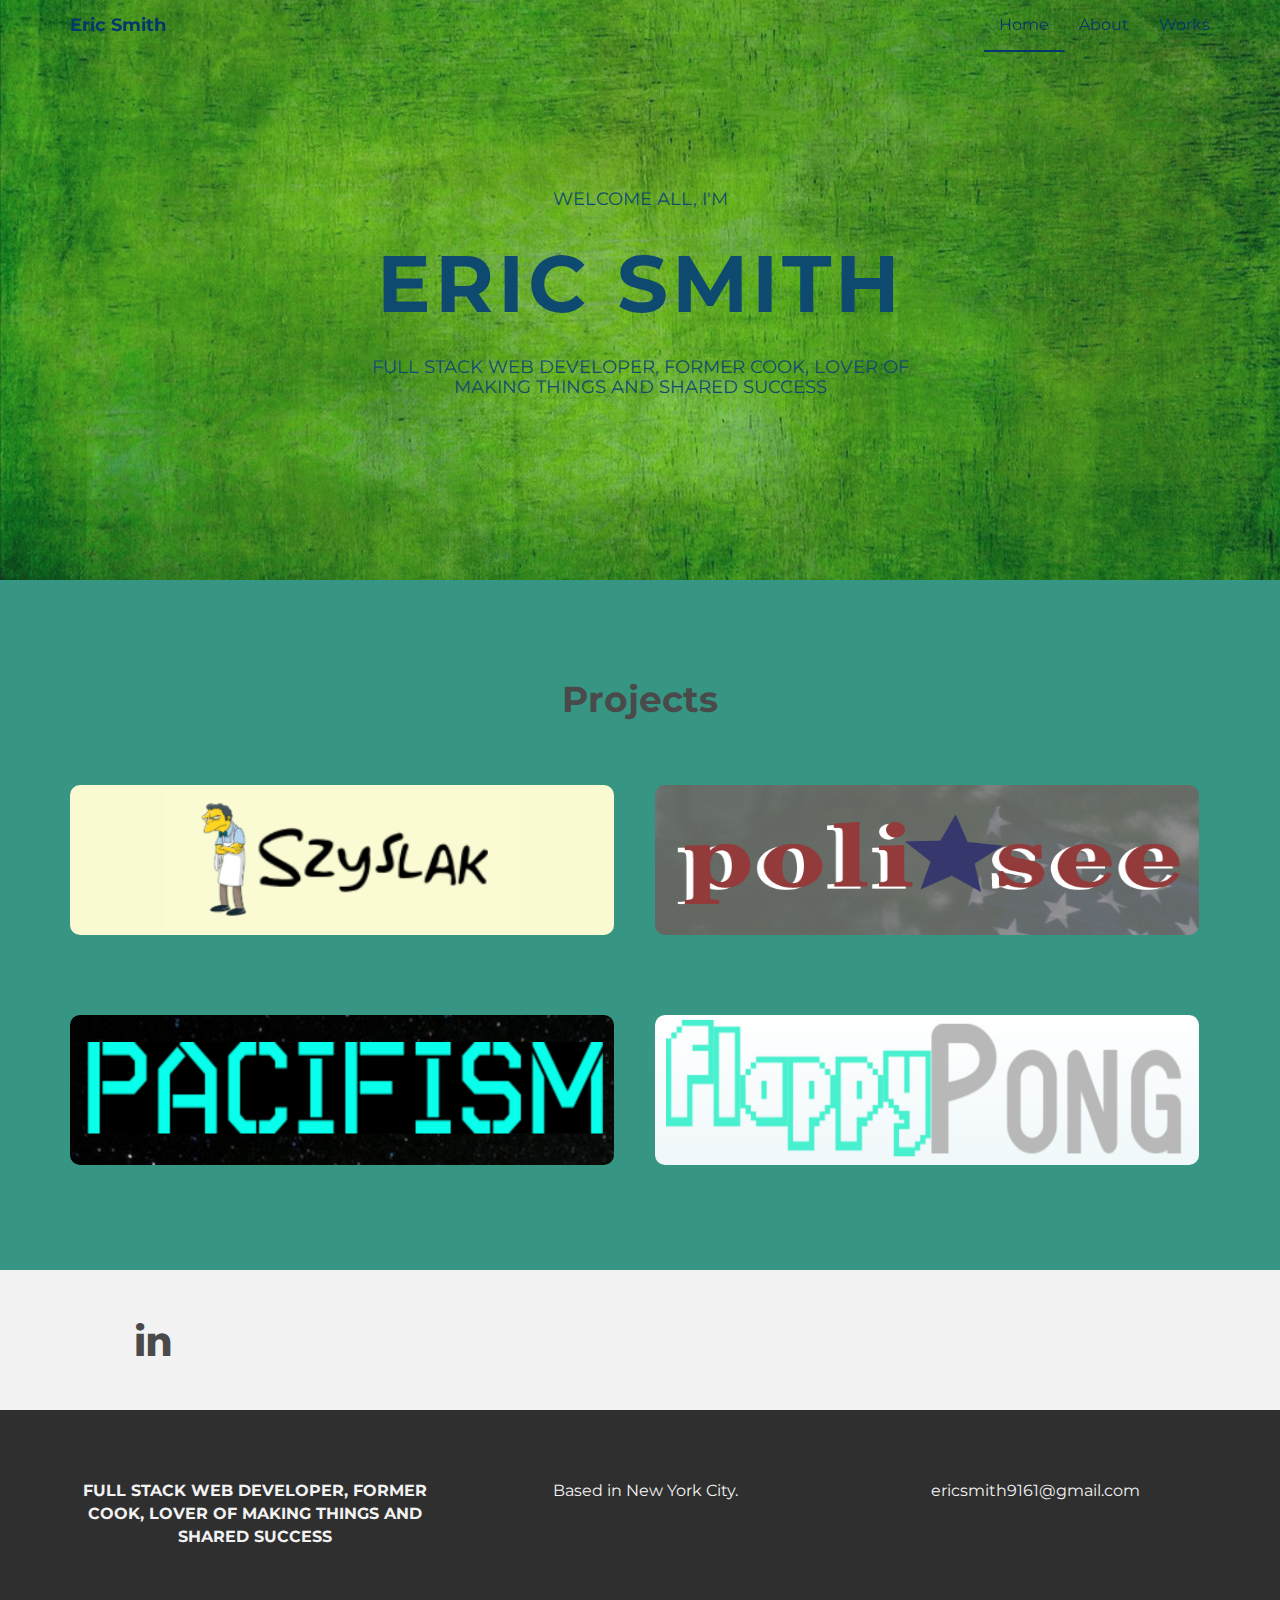
==== index.html @ 359536ed "Index page update" ====
<!DOCTYPE html>
<html lang="en">
  <head>
    <meta charset="utf-8">
    <meta http-equiv="X-UA-Compatible" content="IE=edge">
    <meta name="viewport" content="width=device-width, initial-scale=1">
    <meta name="description" content="">
    <meta name="author" content="">
    <link rel="shortcut icon" href="./theme/assets/ico/favicon.ico">

    <title>Eric Smith</title>

    <!-- Bootstrap core CSS -->
    <link href="./theme/assets/css/bootstrap.css" rel="stylesheet">

    <!-- Custom styles for this template -->
    <link href="./theme/assets/css/style.css" rel="stylesheet">
    <link href="./theme/assets/css/font-awesome.min.css" rel="stylesheet">

    <!-- Just for debugging purposes. Don't actually copy this line! -->
    <!--[if lt IE 9]><script src="../../assets/js/ie8-responsive-file-warning.js"></script><![endif]-->

    <!-- HTML5 shim and Respond.js IE8 support of HTML5 elements and media queries -->
    <!--[if lt IE 9]>
      <script src="https://oss.maxcdn.com/libs/html5shiv/3.7.0/html5shiv.js"></script>
      <script src="https://oss.maxcdn.com/libs/respond.js/1.4.2/respond.min.js"></script>
    <![endif]-->
  </head>

  <body class=index>
    <!-- Static navbar -->
    <div class="navbar navbar-default navbar-fixed-top" role="navigation">
      <div class="container">
        <div class="navbar-header">
          <button type="button" class="navbar-toggle" data-toggle="collapse" data-target=".navbar-collapse">
            <span class="sr-only">Toggle navigation</span>
            <span class="icon-bar"></span>
            <span class="icon-bar"></span>
            <span class="icon-bar"></span>
          </button>
          <a class="navbar-brand" href="index.html">Eric Smith</a>
        </div>
        <div class="navbar-collapse collapse">
          <ul class="nav navbar-nav navbar-right">
            <li class="active"><a href="index.html">Home</a></li>
            <li><a href="./theme/about.html">About</a></li>
            <li><a href="#works">Works</a></li>
          </ul>
        </div><!--/.nav-collapse -->
      </div>
    </div>


	<div id="headerwrap">
	    <div class="container">
			<div class="row">
				<div class="col-lg-6 col-lg-offset-3">
					<h4>WELCOME ALL, I'M</h4>
					<h1>ERIC SMITH</h1>
					<h4>FULL STACK WEB DEVELOPER, FORMER COOK, LOVER OF MAKING THINGS AND SHARED SUCCESS</h4>
				</div>
			</div><! --/row -->
	    </div> <!-- /container -->
	</div><! --/headerwrap -->
	
	<section id="works"></section>
	<div class="container">
		<div class="row centered mt mb">
			<h1>Projects</h1>
			
			<div class="col-lg-6 col-md-6 col-sm-6 gallery">
				<a href="./theme/szyslak.html">
					<div class="szylogo">
						<img src="./theme/assets/img/portfolio/folio01.png" class="img-responsive">
					</div>
				</a>
			</div>
			<div class="col-lg-6 col-md-6 col-sm-6 gallery">
				<div class="polilogo">
					<a href="./theme/polisee.html"><img src="./theme/assets/img/portfolio/folio02.png" class="img-responsive"></a>
				</div>
			</div>
			<div class="col-lg-6 col-md-6 col-sm-6 gallery">
				<div>
					<a href="./theme/pacifism.html"><img src="./theme/assets/img/portfolio/folio03.png" class="img-responsive"></a>
				</div>
			</div>
			<div class="col-lg-6 col-md-6 col-sm-6 gallery">
				<div>
					<a href="./theme/flappypong.html"><img src="./theme/assets/img/portfolio/folio04.png" class="img-responsive"></a>
				</div>
			</div>
		</div><! --/row -->
	</div><! --/container -->
	
	<div id="social">
		<div class="container">
			<div class="row centered">

				<div class="col-lg-2">
					<a href="#"><i class="fa fa-linkedin"></i></a>
				</div>

			
			</div><! --/row -->
		</div><! --/container -->
	</div><! --/social -->

	<div id="footerwrap">
		<div class="container">
			<div class="row centered">
				<div class="col-lg-4">
					<p><b>FULL STACK WEB DEVELOPER, FORMER COOK, LOVER OF MAKING THINGS AND SHARED SUCCESS</b></p>
				</div>
			
				<div class="col-lg-4">
					<p>Based in New York City.</p>
				</div>
				<div class="col-lg-4">
					<p>ericsmith9161@gmail.com</p>
				</div>
			</div>
		</div>
	</div><! --/footerwrap -->
	


    <!-- Bootstrap core JavaScript
    ================================================== -->
    <!-- Placed at the end of the document so the pages load faster -->
    <script src="https://ajax.googleapis.com/ajax/libs/jquery/1.11.0/jquery.min.js"></script>
    <script src="./theme/assets/js/bootstrap.min.js"></script>
  </body>
</html>
---- theme/assets/css/style.css ----
/*
 * Author: Carlos Alvarez
 * URL: http://Alvarez.is
 *
 * Project Name: NYC Design
 * Version: 1.0
 * Date: 04-20-2014
 * URL: 
 */


/* ==========================================================================
   Base Styles, Bootstrap Modifications & Fonts Import
   ========================================================================== */

@import url(http://fonts.googleapis.com/css?family=Montserrat:400,700);


::-moz-selection {
    background: #f2c2c9;
    color: #a4003a;
    text-shadow: none;
}

::selection {
    background: #16a085;
    color: #a4003a;
    text-shadow: none;
}

/*
 * A better looking default horizontal rule
 */

 hr {
    display: block;
    height: 1px;
    border: 0;
    border-top: 1px solid #ccc;
    margin: 1em 0;
    padding: 0;
}

.centered {
	text-align: center;
}

.mt {
	margin-top: 80px;
}

.mb {
	margin-bottom: 80px;
}

/* ==========================================================================
   General styles
   ========================================================================== */


body {
    font-family: 'Montserrat', sans-serif;
    font-weight: 400;
    font-size: 16px;

    -webkit-font-smoothing: antialiased;
    -webkit-overflow-scrolling: touch;
}

h1, h2, h3, h4, h5, h6 {
	font-weight: 700;
    color: #4a4a4a;
}


.navbar-brand {
	font-weight: 700;
}

.navbar-default .navbar-brand {
	color:#05386b;
}

.navbar-default {
	background-color: transparent;
	border-color: transparent;
}

.navbar-default .navbar-nav > .active > a, .navbar-default .navbar-nav > .active > a:hover, .navbar-default .navbar-nav > .active > a:focus {
	color: #05386b;
	background-color: transparent;
	border-bottom: 2px solid #05386b
}

.navbar-default .navbar-nav > li > a {
	color: #05386b;
}

/* ==========================================================================
   Wrap Sections
   ========================================================================== */

#headerwrap {
	background: url(../img/bg.jpg) no-repeat center top;
	margin-top: -70px;
	padding-top: 250px;
	opacity: .8;
	text-align:center;
	background-attachment: relative;
	background-position: center center;
	min-height: 650px;
	width: 100%;
	
    -webkit-background-size: 100%;
    -moz-background-size: 100%;
    -o-background-size: 100%;
    background-size: 100%;

    -webkit-background-size: cover;
    -moz-background-size: cover;
    -o-background-size: cover;
    background-size: cover;
}

#headerwrap h1 {
	color:#05386b;
	padding-top: 10px;
	padding-bottom: 20px;
	letter-spacing: 4px;
	font-size: 80px;
	font-weight: bold;
}

#headerwrap h4 {
	font-weight: 400;
	color: #05386b
}

#social {
	padding-top: 50px;
	padding-bottom: 50px;
	background-color: #f2f2f2;
}

#social i {
	font-size: 40px;
	color: #4a4a4a
}

#social i:hover {
	color: #1abc9c
}

#footerwrap {
	padding-top: 70px;
	padding-bottom: 50px;
	background-color: #2f2f2f;
}

#footerwrap p {
	color: #f2f2f2;
	margin-left: 10px;
}

#pacifism-workwrap {	
	background: url(../img/pacifism.gif) no-repeat center top;
	margin-top: -70px;
	padding-top: 250px;
	text-align:center;
	background-attachment: relative;
	background-position: center center;
	min-height: 650px;
	width: 100%;
	
    -webkit-background-size: 100%;
    -moz-background-size: 100%;
    -o-background-size: 100%;
    background-size: 100%;

    -webkit-background-size: cover;
    -moz-background-size: cover;
    -o-background-size: cover;
    background-size: cover;
}

#pacifism-workwrap h1 a{
	color:lightgray;
	padding-top: 10px;
	padding-bottom: 20px;
	letter-spacing: 4px;
	font-size: 80px;
	font-weight: bold;
}

#pacifism-workwrap h4 {
	font-weight: 400;
	color: #ffffff
}

#szyslak-workwrap {	
	background: url(../img/szyslak.gif) no-repeat center top;
	margin-top: -70px;
	padding-top: 250px;
	text-align:center;
	background-attachment: relative;
	background-position: center center;
	min-height: 650px;
	width: 100%;
	
    -webkit-background-size: 100%;
    -moz-background-size: 100%;
    -o-background-size: 100%;
    background-size: 100%;

    -webkit-background-size: cover;
    -moz-background-size: cover;
    -o-background-size: cover;
    background-size: cover;
}

#szyslak-workwrap h1 a{
	color: lightgray;
	padding-top: 10px;
	padding-bottom: 20px;
	letter-spacing: 4px;
	font-size: 80px;
	font-weight: bold;
}

#szyslak-workwrap h4 {
	font-weight: 400;
	color: #ffffff
}

#polisee-workwrap {	
	background: url(../img/poliseesplash.png) no-repeat center top;
	margin-top: -70px;
	padding-top: 250px;
	text-align:center;
	background-attachment: relative;
	background-position: center center;
	min-height: 650px;
	width: 100%;
	
    -webkit-background-size: 100%;
    -moz-background-size: 100%;
    -o-background-size: 100%;
    background-size: 100%;

    -webkit-background-size: cover;
    -moz-background-size: cover;
    -o-background-size: cover;
    background-size: cover;
}

#polisee-workwrap h1 a{
	color:lightgray;
	padding-top: 10px;
	padding-bottom: 20px;
	letter-spacing: 4px;
	font-size: 80px;
	font-weight: bold;
}

#polisee-workwrap h4 {
	font-weight: 400;
	color: #ffffff
}

#flappypong-workwrap {	
	background: url(../img/flong.gif) no-repeat center top;
	opacity: .7;
	margin-top: -70px;
	padding-top: 250px;
	text-align:center;
	background-attachment: relative;
	background-position: center center;
	min-height: 650px;
	width: 100%;
	
    -webkit-background-size: 100%;
    -moz-background-size: 100%;
    -o-background-size: 100%;
    background-size: 100%;

    -webkit-background-size: cover;
    -moz-background-size: cover;
    -o-background-size: cover;
    background-size: cover;
}

#flappypong-workwrap h1 a{
	color: yellow;
	padding-top: 10px;
	padding-bottom: 20px;
	letter-spacing: 4px;
	font-size: 80px;
	font-weight: bold;
	opacity: 1;
}

#flappypong-workwrap h4 {
	font-weight: 400;
	color: rgb(161, 124, 0);
	opacity: 1;
}

#aboutwrap {	
	background: url(../img/about.jpg) no-repeat center top;
	margin-top: -70px;
	padding-top: 250px;
	text-align:center;
	background-attachment: relative;
	background-position: center center;
	min-height: 550px;
	width: 100%;
	
    -webkit-background-size: 100%;
    -moz-background-size: 100%;
    -o-background-size: 100%;
    background-size: 100%;

    -webkit-background-size: cover;
    -moz-background-size: cover;
    -o-background-size: cover;
    background-size: cover;
}




/* Gallery */
.gallery {
	min-height: 200px;
	margin-top: 30px;
	display: flex;
	align-items: center;
}

.gallery img{
	height: 150px;
}

.gallery img:hover {
	opacity: 0.4;
}

.pacifism{
  background-image: linear-gradient(to right bottom, black , rgb(33, 33, 33));
	color: whitesmoke;
}

.flong{
	background-color: lightblue;
}

.polisee{
	background-color: lightgray;
	background-image: linear-gradient(to right bottom, lightgray , rgb(93, 114, 139));
	color: rgb(65, 65, 65);
}

.szyslak{
	background-color: lightgoldenrodyellow;
	color: skyblue;
	font-weight: 600;
}

.index{
	opacity: 1;
	background: linear-gradient(217deg, #379683, #379683 70.71%),
            linear-gradient(127deg, #5cdb95, #379683 70.71%),
            linear-gradient(336deg, #8ee4af, #379683  70.71%);;
}

.gallery div{
	width: 98%;
	display: flex;
	justify-content: center;
	box-sizing: border-box;
}

.polilogo a img{
	width: 100%;
}

.gallery div a img{
	border-radius: 10px;
}

.szylogo{
	background-color: lightgoldenrodyellow;
	border-radius: 10px;
	width: 100%;
}

.gallery a{
	width: 100%;
}

.gallery a:hover{
	opacity: .4;
}
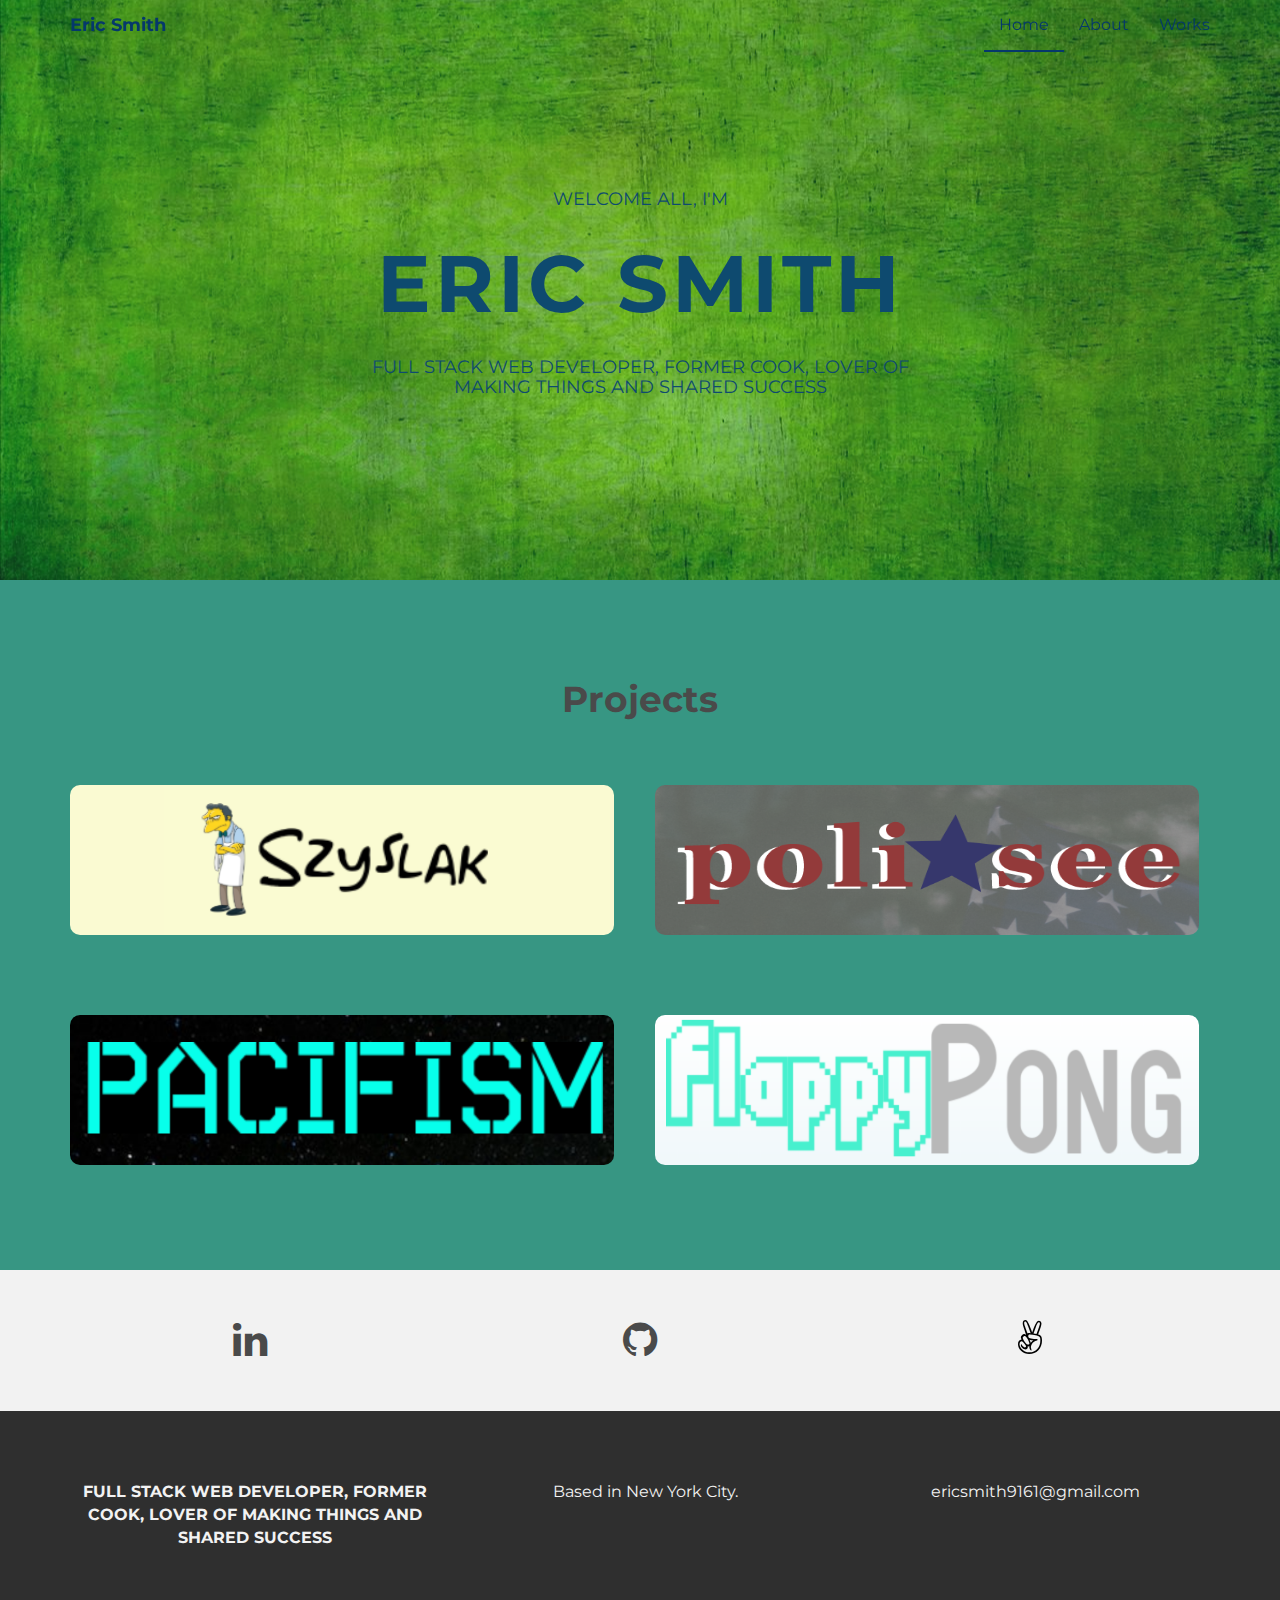
==== commit 34767975: "Update links" ====
--- a/index.html
+++ b/index.html
@@ -97,9 +97,16 @@
 		<div class="container">
 			<div class="row centered">
 
-				<div class="col-lg-2">
-					<a href="#"><i class="fa fa-linkedin"></i></a>
+				<div class="col-lg-4">
+					<a target="_blank" href="https://www.linkedin.com/in/eric-smith-8832b41aa/"><i class="fa fa-linkedin"></i></a>
 				</div>
+				<div class="col-lg-4">
+					<a target = "_blank" href="https://github.com/ericsmith9161"><i class="fa fa-github"></i></a>
+				</div>
+				<div class="col-lg-4">
+					<a target = "_blank" href="https://angel.co/u/eric-smith-105"><i class="fa"><img class="fa" src="./theme/assets/img/angel.svg" width="24"></i></a>
+				</div>
+
 
 			
 			</div><! --/row -->
--- a/theme/assets/css/style.css
+++ b/theme/assets/css/style.css
@@ -370,7 +370,14 @@
 	opacity: 1;
 	background: linear-gradient(217deg, #379683, #379683 70.71%),
             linear-gradient(127deg, #5cdb95, #379683 70.71%),
-            linear-gradient(336deg, #8ee4af, #379683  70.71%);;
+            linear-gradient(336deg, #8ee4af, #379683  70.71%);
+}
+
+.about{
+	background: linear-gradient(217deg, #379683, #379683 70.71%),
+            linear-gradient(127deg, #5cdb95, #379683 70.71%),
+						linear-gradient(336deg, #8ee4af, #379683  70.71%);
+	color: #edf5e1;
 }
 
 .gallery div{
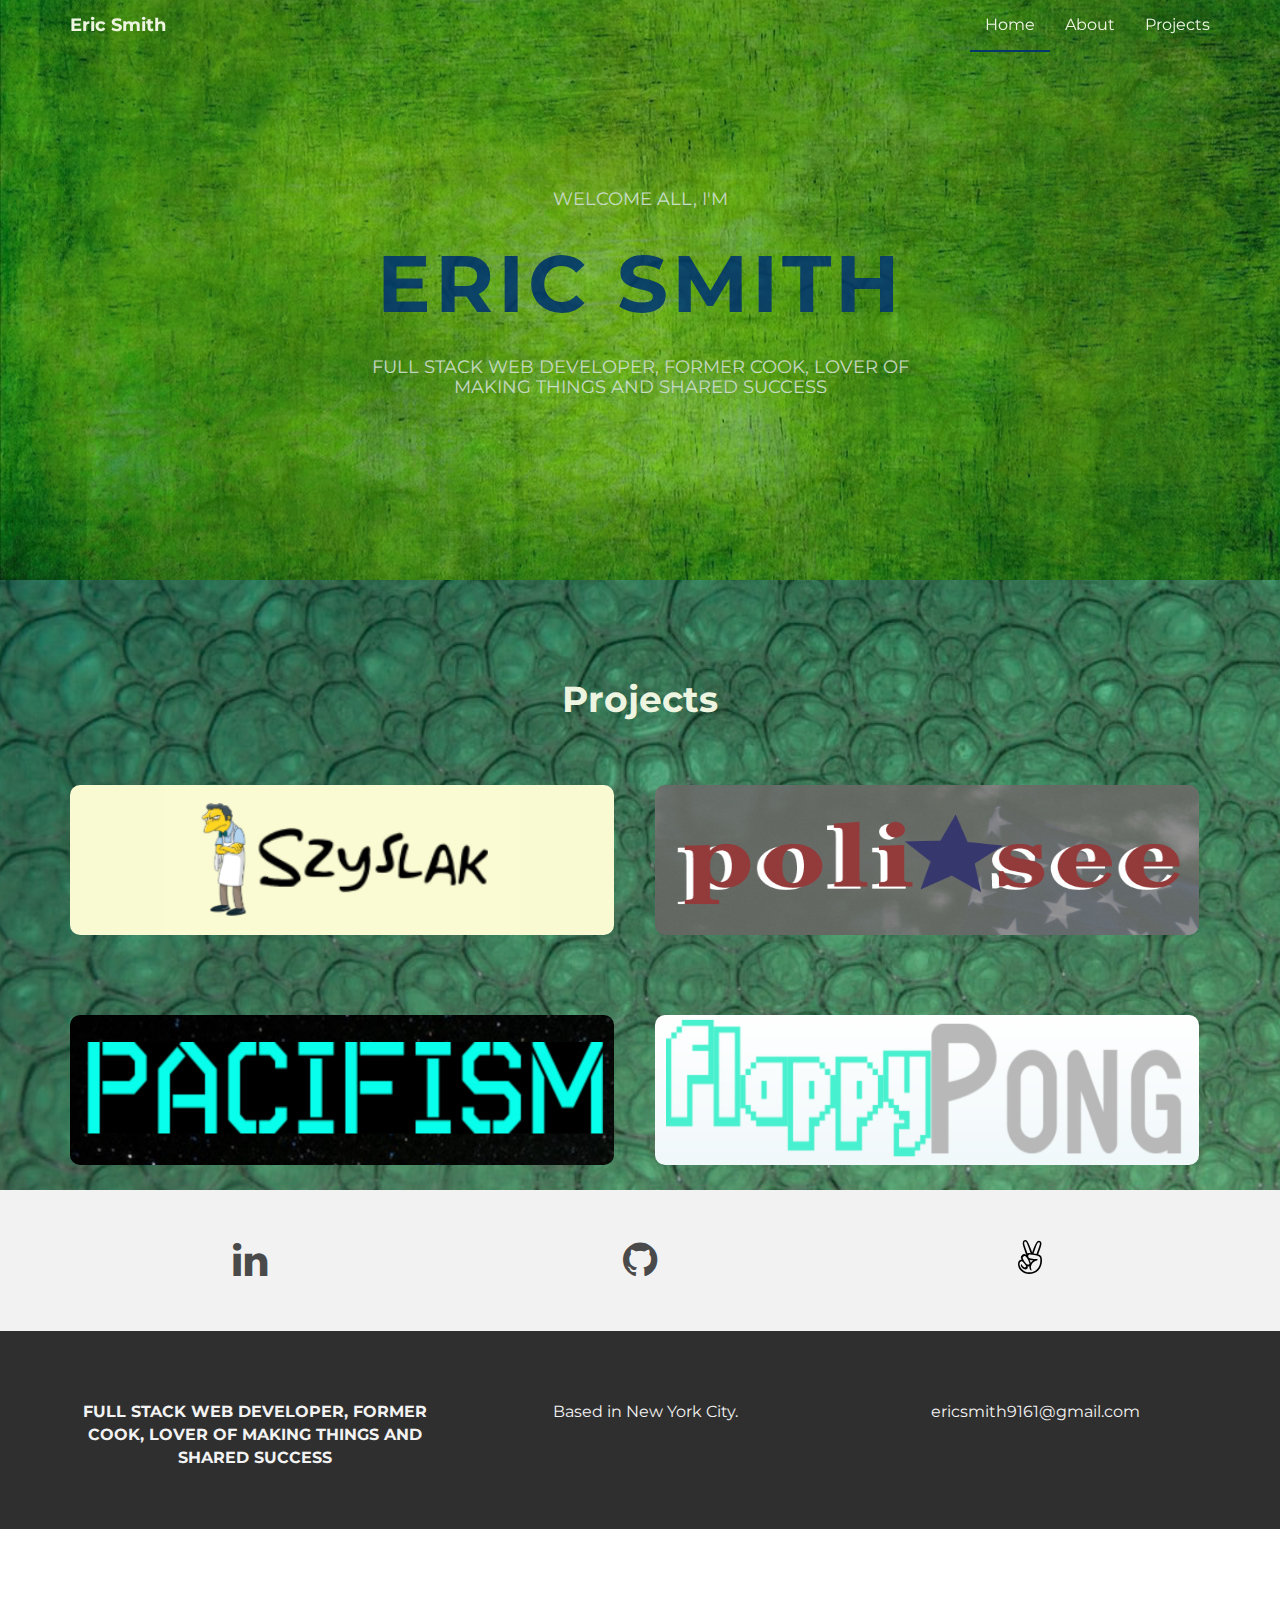
==== commit 01afaeb0: "Background adjustment" ====
--- a/index.html
+++ b/index.html
@@ -44,7 +44,7 @@
           <ul class="nav navbar-nav navbar-right">
             <li class="active"><a href="index.html">Home</a></li>
             <li><a href="./theme/about.html">About</a></li>
-            <li><a href="#works">Works</a></li>
+            <li><a href="#works">Projects</a></li>
           </ul>
         </div><!--/.nav-collapse -->
       </div>
@@ -65,7 +65,7 @@
 	
 	<section id="works"></section>
 	<div class="container">
-		<div class="row centered mt mb">
+		<div class="row centered mt">
 			<h1>Projects</h1>
 			
 			<div class="col-lg-6 col-md-6 col-sm-6 gallery">
--- a/theme/assets/css/style.css
+++ b/theme/assets/css/style.css
@@ -69,7 +69,7 @@
 
 h1, h2, h3, h4, h5, h6 {
 	font-weight: 700;
-    color: #4a4a4a;
+    color: #edf5e1;
 }
 
 
@@ -78,7 +78,7 @@
 }
 
 .navbar-default .navbar-brand {
-	color:#05386b;
+	color:#edf5e1;
 }
 
 .navbar-default {
@@ -87,13 +87,13 @@
 }
 
 .navbar-default .navbar-nav > .active > a, .navbar-default .navbar-nav > .active > a:hover, .navbar-default .navbar-nav > .active > a:focus {
-	color: #05386b;
+	color: #edf5e1;
 	background-color: transparent;
 	border-bottom: 2px solid #05386b
 }
 
 .navbar-default .navbar-nav > li > a {
-	color: #05386b;
+	color: #edf5e1;
 }
 
 /* ==========================================================================
@@ -133,7 +133,7 @@
 
 #headerwrap h4 {
 	font-weight: 400;
-	color: #05386b
+	color: #edf5e1
 }
 
 #social {
@@ -342,7 +342,7 @@
 }
 
 .gallery img:hover {
-	opacity: 0.4;
+	opacity: 0.7;
 }
 
 .pacifism{
@@ -352,6 +352,7 @@
 
 .flong{
 	background-color: lightblue;
+
 }
 
 .polisee{
@@ -361,8 +362,8 @@
 }
 
 .szyslak{
-	background-color: lightgoldenrodyellow;
-	color: skyblue;
+	background-color: lightblue;
+	color: lightgoldenrodyellow;
 	font-weight: 600;
 }
 
@@ -370,13 +371,17 @@
 	opacity: 1;
 	background: linear-gradient(217deg, #379683, #379683 70.71%),
             linear-gradient(127deg, #5cdb95, #379683 70.71%),
-            linear-gradient(336deg, #8ee4af, #379683  70.71%);
+						linear-gradient(336deg, #8ee4af, #379683  70.71%);
+	background: url(../img/turquoise.jpeg) no-repeat center bottom;
+	background-size: cover;
 }
 
 .about{
 	background: linear-gradient(217deg, #379683, #379683 70.71%),
             linear-gradient(127deg, #5cdb95, #379683 70.71%),
 						linear-gradient(336deg, #8ee4af, #379683  70.71%);
+	background: url(../img/turquoise.jpeg) no-repeat center bottom;
+	background-size: cover;
 	color: #edf5e1;
 }
 
@@ -406,5 +411,5 @@
 }
 
 .gallery a:hover{
-	opacity: .4;
-}
+	opacity: .7;
+}
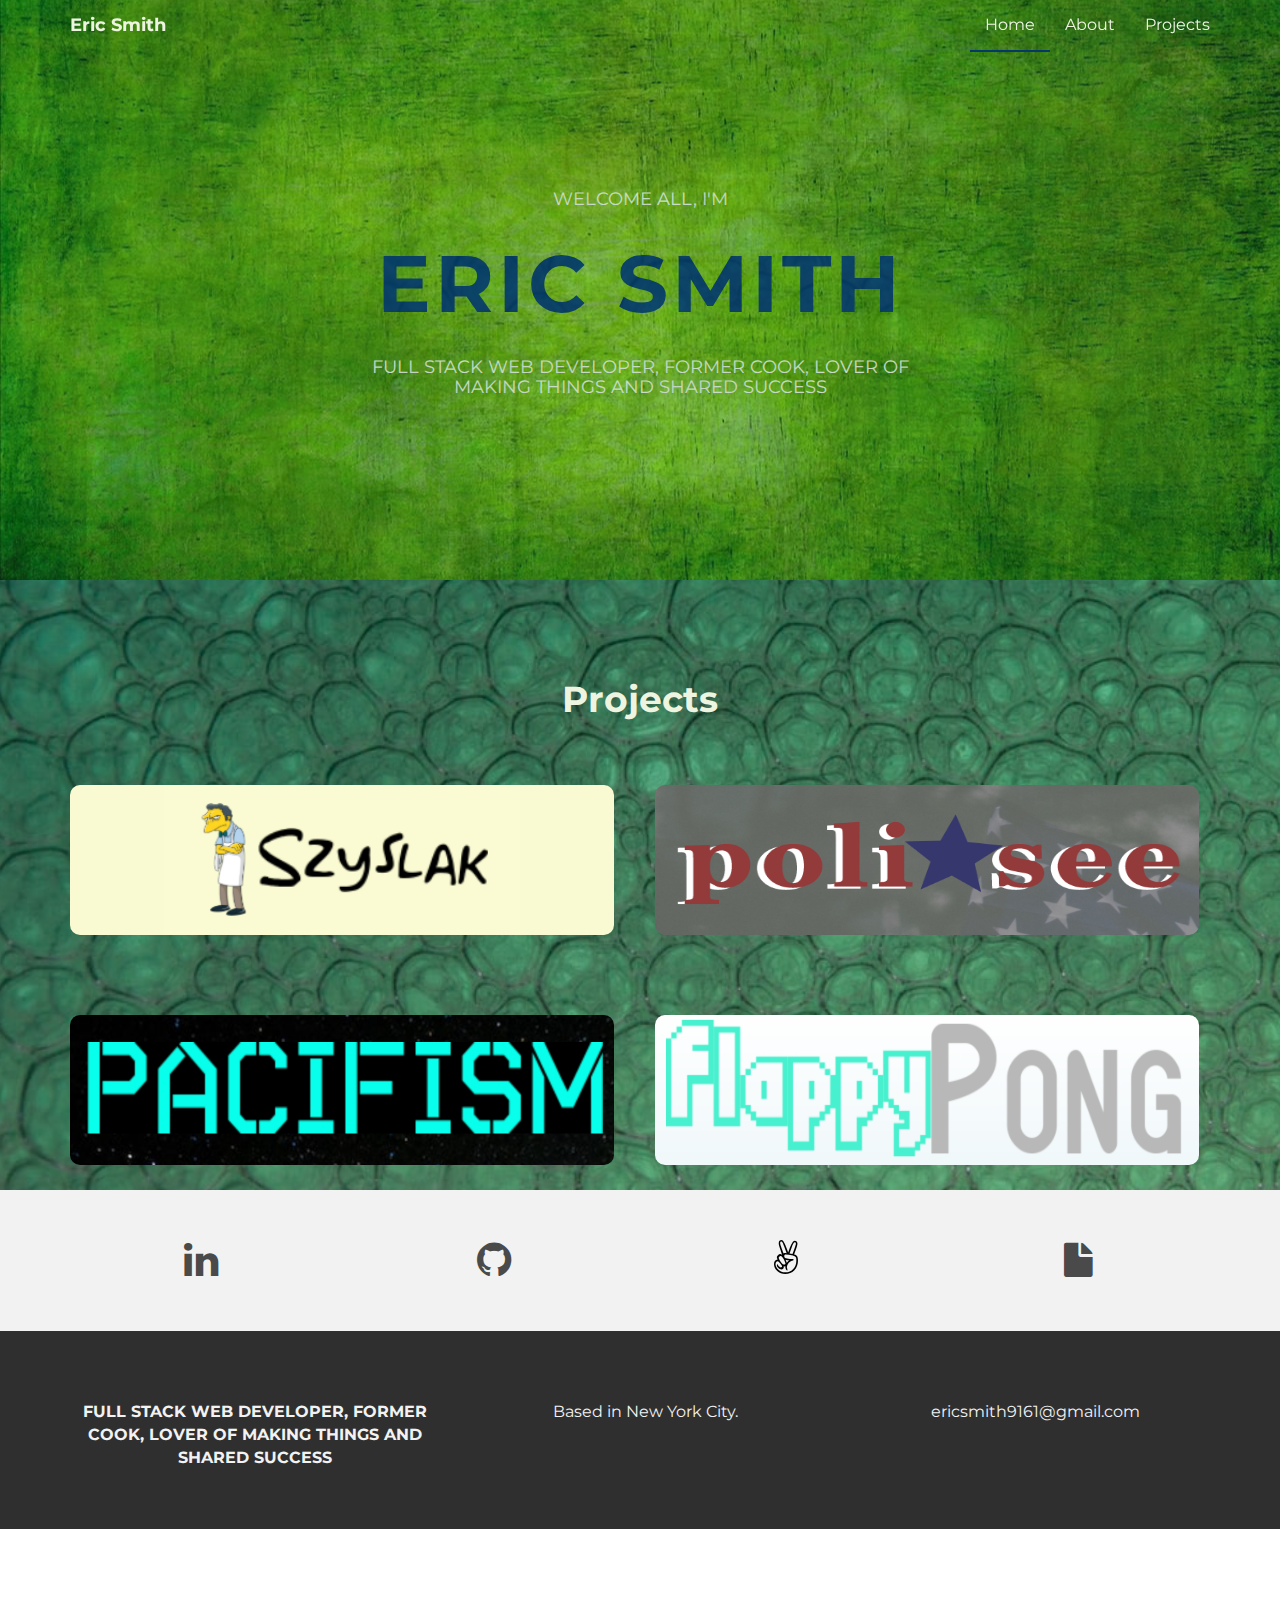
==== commit 4fb2d3e7: "Add resume stuff" ====
--- a/index.html
+++ b/index.html
@@ -97,16 +97,20 @@
 		<div class="container">
 			<div class="row centered">
 
-				<div class="col-lg-4">
+				<div class="col-lg-3">
 					<a target="_blank" href="https://www.linkedin.com/in/eric-smith-8832b41aa/"><i class="fa fa-linkedin"></i></a>
 				</div>
-				<div class="col-lg-4">
+				<div class="col-lg-3">
 					<a target = "_blank" href="https://github.com/ericsmith9161"><i class="fa fa-github"></i></a>
 				</div>
-				<div class="col-lg-4">
+				<div class="col-lg-3">
 					<a target = "_blank" href="https://angel.co/u/eric-smith-105"><i class="fa"><img class="fa" src="./theme/assets/img/angel.svg" width="24"></i></a>
 				</div>
-
+				<div class="col-lg-3">
+					<a target="_blank"
+						href="https://docs.google.com/document/u/1/d/e/2PACX-1vRCKQnvblCk40vRfgWty6ndRIK2i0jPdPtG4_LgkuYkIZJpVU51eLM8r5hH4FDj3IQlnTvw4wUFV-Sz/pub"><i
+							class="fa fa-file"></i></a>
+				</div>
 
 			
 			</div><! --/row -->
--- a/theme/assets/css/style.css
+++ b/theme/assets/css/style.css
@@ -369,17 +369,11 @@
 
 .index{
 	opacity: 1;
-	background: linear-gradient(217deg, #379683, #379683 70.71%),
-            linear-gradient(127deg, #5cdb95, #379683 70.71%),
-						linear-gradient(336deg, #8ee4af, #379683  70.71%);
 	background: url(../img/turquoise.jpeg) no-repeat center bottom;
 	background-size: cover;
 }
 
 .about{
-	background: linear-gradient(217deg, #379683, #379683 70.71%),
-            linear-gradient(127deg, #5cdb95, #379683 70.71%),
-						linear-gradient(336deg, #8ee4af, #379683  70.71%);
 	background: url(../img/turquoise.jpeg) no-repeat center bottom;
 	background-size: cover;
 	color: #edf5e1;
@@ -413,3 +407,29 @@
 .gallery a:hover{
 	opacity: .7;
 }
+
+.dark{
+	color:#05386b;
+}
+
+.resume-link{
+	font-size: xx-large;
+	color: #edf5e1;
+	font-weight: 700;
+	padding: 10px;
+}
+
+.resume-link:hover{
+	cursor: pointer;
+	text-decoration: none;
+	border: 3px solid #edf5e1;
+	font-size: xx-large;
+	color: #edf5e1;
+	border-radius: 10px;
+	opacity: .9;
+}
+
+.resume-link:focus{
+	text-decoration: none;
+	color: #edf5e1;
+}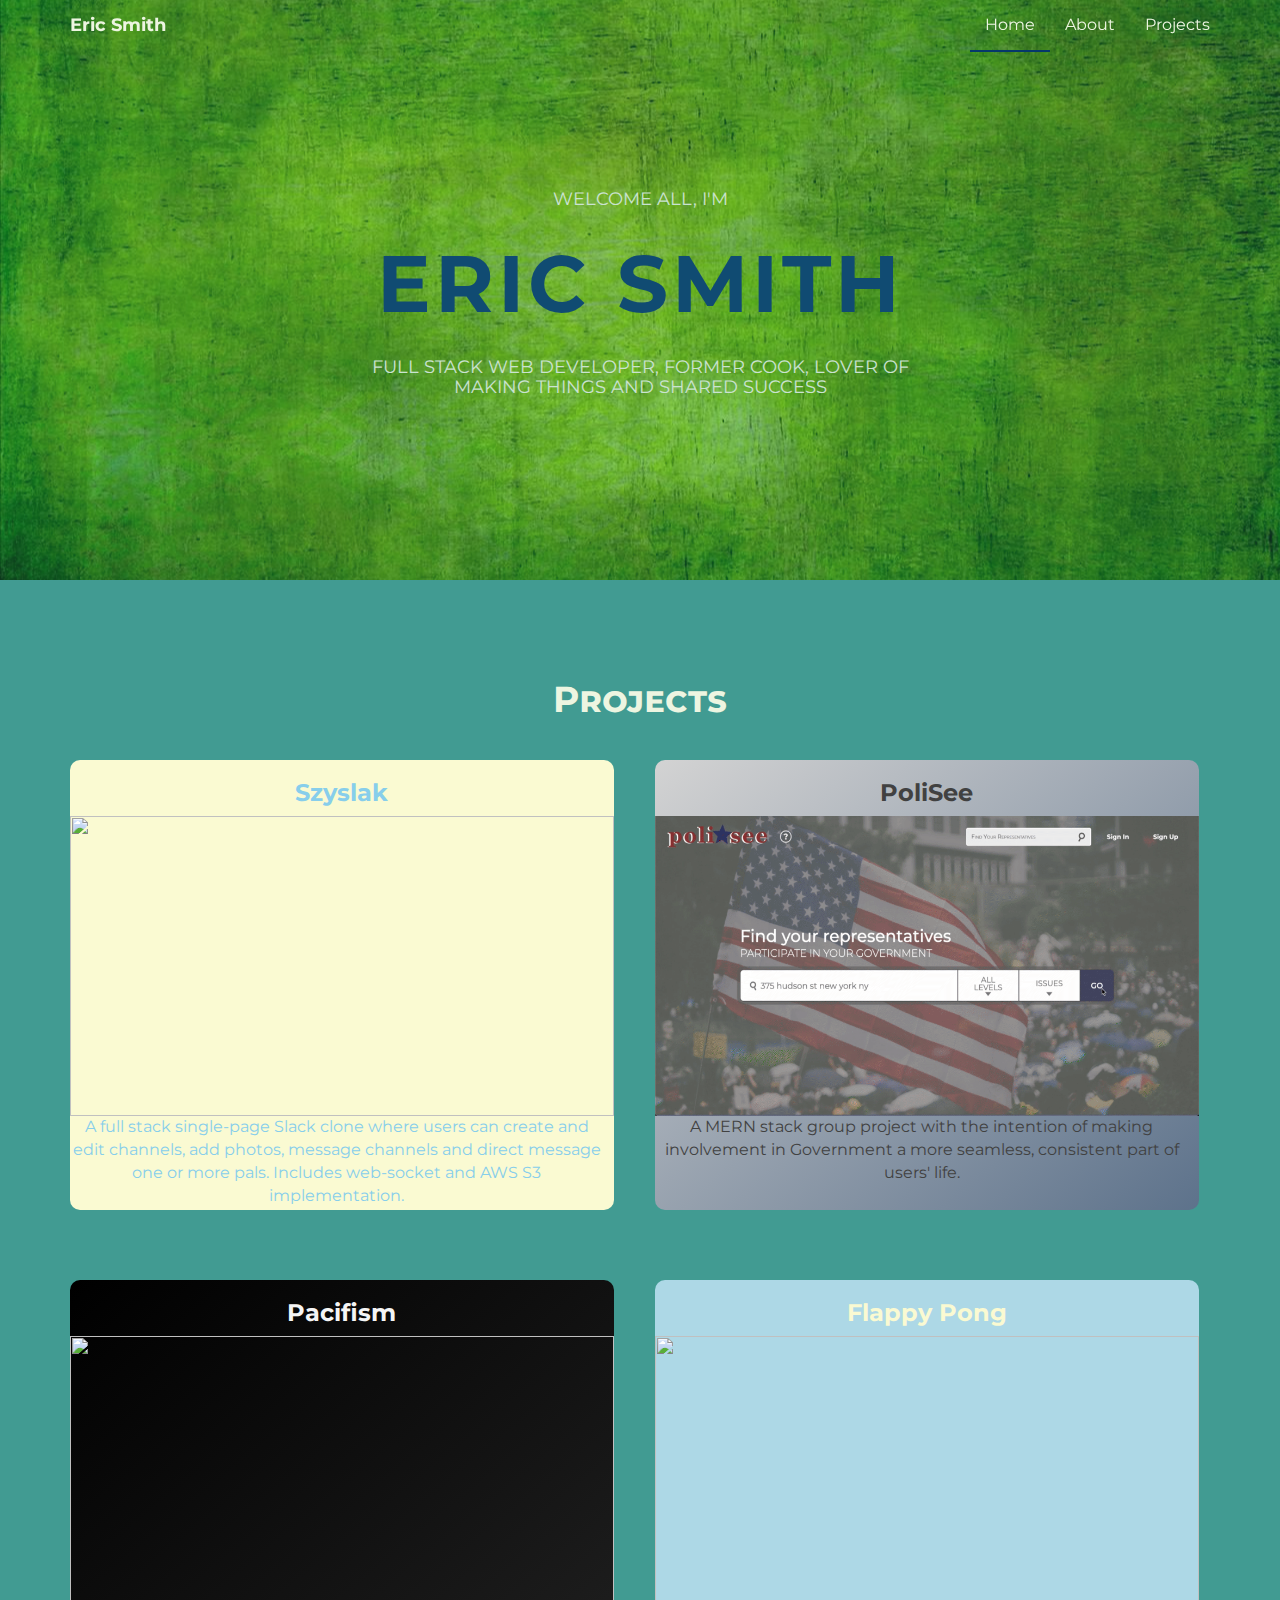
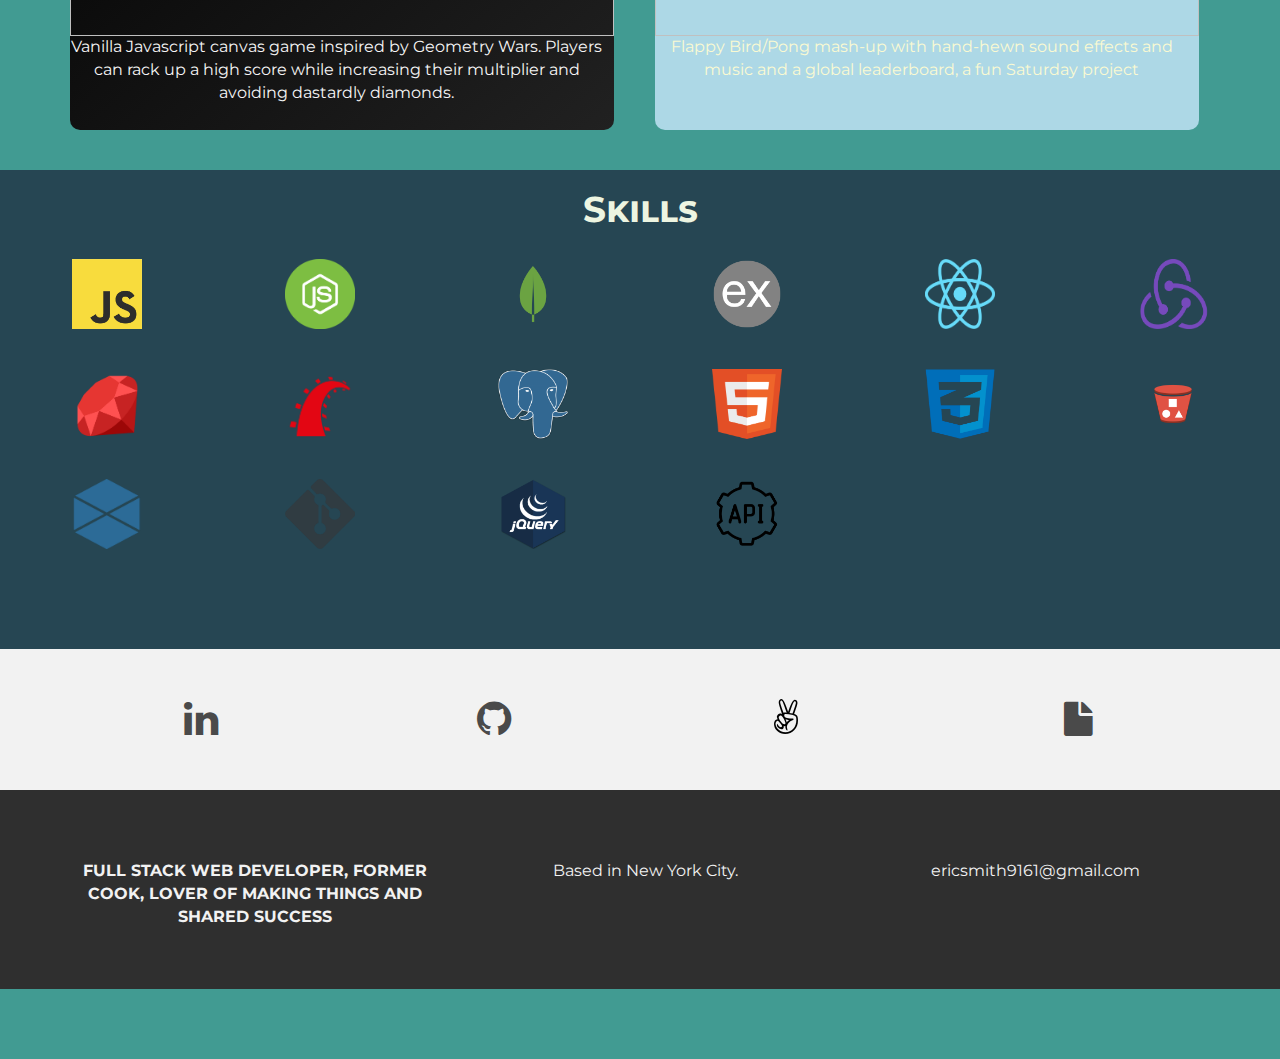
==== commit 48af1d80: "Create skills section, clean up project pages, splash" ====
--- a/index.html
+++ b/index.html
@@ -66,47 +66,112 @@
 	<section id="works"></section>
 	<div class="container">
 		<div class="row centered mt">
-			<h1>Projects</h1>
+			<h1 class="project-head">Projects</h1>
 			
 			<div class="col-lg-6 col-md-6 col-sm-6 gallery">
-				<a href="./theme/szyslak.html">
 					<div class="szylogo">
-						<img src="./theme/assets/img/portfolio/folio01.png" class="img-responsive">
+						<h3>Szyslak</h3>
+						<a href="./theme/szyslak.html"><img src="./theme/assets/img/szyslak.gif" class="img-responsive"></a>
+						<div>A full stack single-page Slack clone where users can create and edit channels, add photos, message channels and direct
+						message one or more pals. Includes web-socket and AWS S3 implementation.</div>
 					</div>
-				</a>
 			</div>
 			<div class="col-lg-6 col-md-6 col-sm-6 gallery">
 				<div class="polilogo">
-					<a href="./theme/polisee.html"><img src="./theme/assets/img/portfolio/folio02.png" class="img-responsive"></a>
-				</div>
-			</div>
-			<div class="col-lg-6 col-md-6 col-sm-6 gallery">
-				<div>
-					<a href="./theme/pacifism.html"><img src="./theme/assets/img/portfolio/folio03.png" class="img-responsive"></a>
-				</div>
-			</div>
-			<div class="col-lg-6 col-md-6 col-sm-6 gallery">
-				<div>
-					<a href="./theme/flappypong.html"><img src="./theme/assets/img/portfolio/folio04.png" class="img-responsive"></a>
+					<h3>PoliSee</h3>
+					<a href="./theme/polisee.html"><img src="./theme/assets/img/polisee.gif" class="img-responsive"></a>
+					<div>A MERN stack group project with the intention of making involvement in Government a more seamless, consistent part of
+					users' life.</div>
+				</div>
+			</div>
+			<div class="col-lg-6 col-md-6 col-sm-6 gallery">
+				<div class="pacilogo">
+					<h3>Pacifism</h3>
+					<a href="./theme/pacifism.html"><img src="./theme/assets/img/pacifism.gif" class="img-responsive"></a>
+					<div>Vanilla Javascript canvas game inspired by Geometry Wars. Players can rack up a high score while increasing their
+					multiplier and avoiding dastardly diamonds.</div>
+				</div>
+			</div>
+			<div class="col-lg-6 col-md-6 col-sm-6 gallery">
+				<div class="flogo">
+					<h3>Flappy Pong</h3>
+					<a href="./theme/flappypong.html"><img src="./theme/assets/img/flong.gif" class="img-responsive"></a>
+					<div>Flappy Bird/Pong mash-up with hand-hewn sound effects and music and a global leaderboard, a fun Saturday project</div>
 				</div>
 			</div>
 		</div><! --/row -->
 	</div><! --/container -->
+
+	<div class="container skills">
+		<div class="row centered mb">
+			<h1 class="project-head">Skills</h1>
+			<div class="col-sm-3 col-lg-2">
+				<img src="./theme/assets/img/js.jpg"/>
+			</div>
+			<div class="col-sm-3 col-lg-2">
+				<img src="./theme/assets/img/node.png" />
+			</div>
+			<div class="col-sm-3 col-lg-2">
+				<img src="./theme/assets/img/mongo.png" />
+			</div>
+			<div class="col-sm-3 col-lg-2">
+				<img src="./theme/assets/img/express.png" />
+			</div>
+			<div class="col-sm-3 col-lg-2">
+				<img src="./theme/assets/img/react.png"/>
+			</div>
+			<div class="col-sm-3 col-lg-2">
+				<img src="./theme/assets/img/redux.png" />
+			</div>
+			<div class="col-sm-3 col-lg-2">
+				<img src="./theme/assets/img/ruby.png" />
+			</div>
+			<div class="col-sm-3 col-lg-2">
+				<img src="./theme/assets/img/rails.png" />
+			</div>
+			<div class="col-sm-3 col-lg-2">
+				<img src="./theme/assets/img/postgresql.png" />
+			</div>
+			<div class="col-sm-3 col-lg-2">
+				<img src="./theme/assets/img/html.png" />
+			</div>
+			<div class="col-sm-3 col-lg-2">
+				<img src="./theme/assets/img/css.png" />
+			</div>
+			<div class="col-sm-3 col-lg-2">
+				<img src="./theme/assets/img/s3.png" />
+			</div>
+			<div class="col-sm-3 col-lg-2">
+				<img src="./theme/assets/img/webpack.png" />
+			</div>
+			<div class="col-sm-3 col-lg-2">
+				<img src="./theme/assets/img/git.png" />
+			</div>
+			<div class="col-sm-3 col-lg-2">
+				<img src="./theme/assets/img/jquery.png" />
+			</div>
+			<div class="col-sm-3 col-lg-2">
+				<img src="./theme/assets/img/restAPI.png" />
+			</div>
+
+
+		</div>
+	</div>
 	
 	<div id="social">
 		<div class="container">
 			<div class="row centered">
 
-				<div class="col-lg-3">
+				<div class="col-xs-3">
 					<a target="_blank" href="https://www.linkedin.com/in/eric-smith-8832b41aa/"><i class="fa fa-linkedin"></i></a>
 				</div>
-				<div class="col-lg-3">
+				<div class="col-xs-3">
 					<a target = "_blank" href="https://github.com/ericsmith9161"><i class="fa fa-github"></i></a>
 				</div>
-				<div class="col-lg-3">
+				<div class="col-xs-3">
 					<a target = "_blank" href="https://angel.co/u/eric-smith-105"><i class="fa"><img class="fa" src="./theme/assets/img/angel.svg" width="24"></i></a>
 				</div>
-				<div class="col-lg-3">
+				<div class="col-xs-3">
 					<a target="_blank"
 						href="https://docs.google.com/document/u/1/d/e/2PACX-1vRCKQnvblCk40vRfgWty6ndRIK2i0jPdPtG4_LgkuYkIZJpVU51eLM8r5hH4FDj3IQlnTvw4wUFV-Sz/pub"><i
 							class="fa fa-file"></i></a>
--- a/theme/assets/css/style.css
+++ b/theme/assets/css/style.css
@@ -1,14 +1,3 @@
-/*
- * Author: Carlos Alvarez
- * URL: http://Alvarez.is
- *
- * Project Name: NYC Design
- * Version: 1.0
- * Date: 04-20-2014
- * URL: 
- */
-
-
 /* ==========================================================================
    Base Styles, Bootstrap Modifications & Fonts Import
    ========================================================================== */
@@ -331,14 +320,21 @@
 
 /* Gallery */
 .gallery {
-	min-height: 200px;
+	min-height: 450px;
+	min-width: 540px;
 	margin-top: 30px;
 	display: flex;
 	align-items: center;
+	padding-bottom: 40px;
+}
+
+.gallery div{
+	height: 450px;
 }
 
 .gallery img{
-	height: 150px;
+	height: 300px;
+	width: 100%;
 }
 
 .gallery img:hover {
@@ -369,12 +365,12 @@
 
 .index{
 	opacity: 1;
-	background: url(../img/turquoise.jpeg) no-repeat center bottom;
-	background-size: cover;
+	background: rgb(65, 155, 146);
+	/* background-size: cover; */
 }
 
 .about{
-	background: url(../img/turquoise.jpeg) no-repeat center bottom;
+	background: rgb(65, 155, 146);
 	background-size: cover;
 	color: #edf5e1;
 }
@@ -390,14 +386,52 @@
 	width: 100%;
 }
 
-.gallery div a img{
+.szylogo{
+	display: flex;
+	flex-direction: column;
+	background-color: lightgoldenrodyellow;
+	border: 0px solid lightgoldenrodyellow;
 	border-radius: 10px;
 }
 
-.szylogo{
-	background-color: lightgoldenrodyellow;
+.szylogo *{
+	color: skyblue
+}
+
+.polilogo{
+	display: flex;
+	flex-direction: column;
+	background-image: linear-gradient(to right bottom, lightgray , rgb(93, 114, 139));
+	border: 0px solid rgb(65, 65, 65);
 	border-radius: 10px;
-	width: 100%;
+}
+
+.polilogo *{
+	color: rgb(65, 65, 65);
+}
+
+.pacilogo{
+	display: flex;
+	flex-direction: column;
+	background-image: linear-gradient(to right bottom, black , rgb(33, 33, 33));
+	border: 0px solid rgb(65, 65, 65);
+	border-radius: 10px;
+}
+
+.pacilogo *{
+	color: whitesmoke;
+}
+
+.flogo{
+	display: flex;
+	flex-direction: column;
+	background: lightblue;
+	border: 0px solid rgb(65, 65, 65);
+	border-radius: 10px;
+}
+
+.flogo *{
+	color: lightgoldenrodyellow
 }
 
 .gallery a{
@@ -432,4 +466,24 @@
 .resume-link:focus{
 	text-decoration: none;
 	color: #edf5e1;
+}
+
+.social{
+	background-color: #edf5e1;
+}
+
+.project-head{
+	font-variant: small-caps;
+}
+
+.skills img{
+	width: 110px;
+	height: 110px;
+	padding: 20px;
+	box-sizing: border-box;
+}
+
+.skills{
+	background-color: #264653;
+	width: 100vw;
 }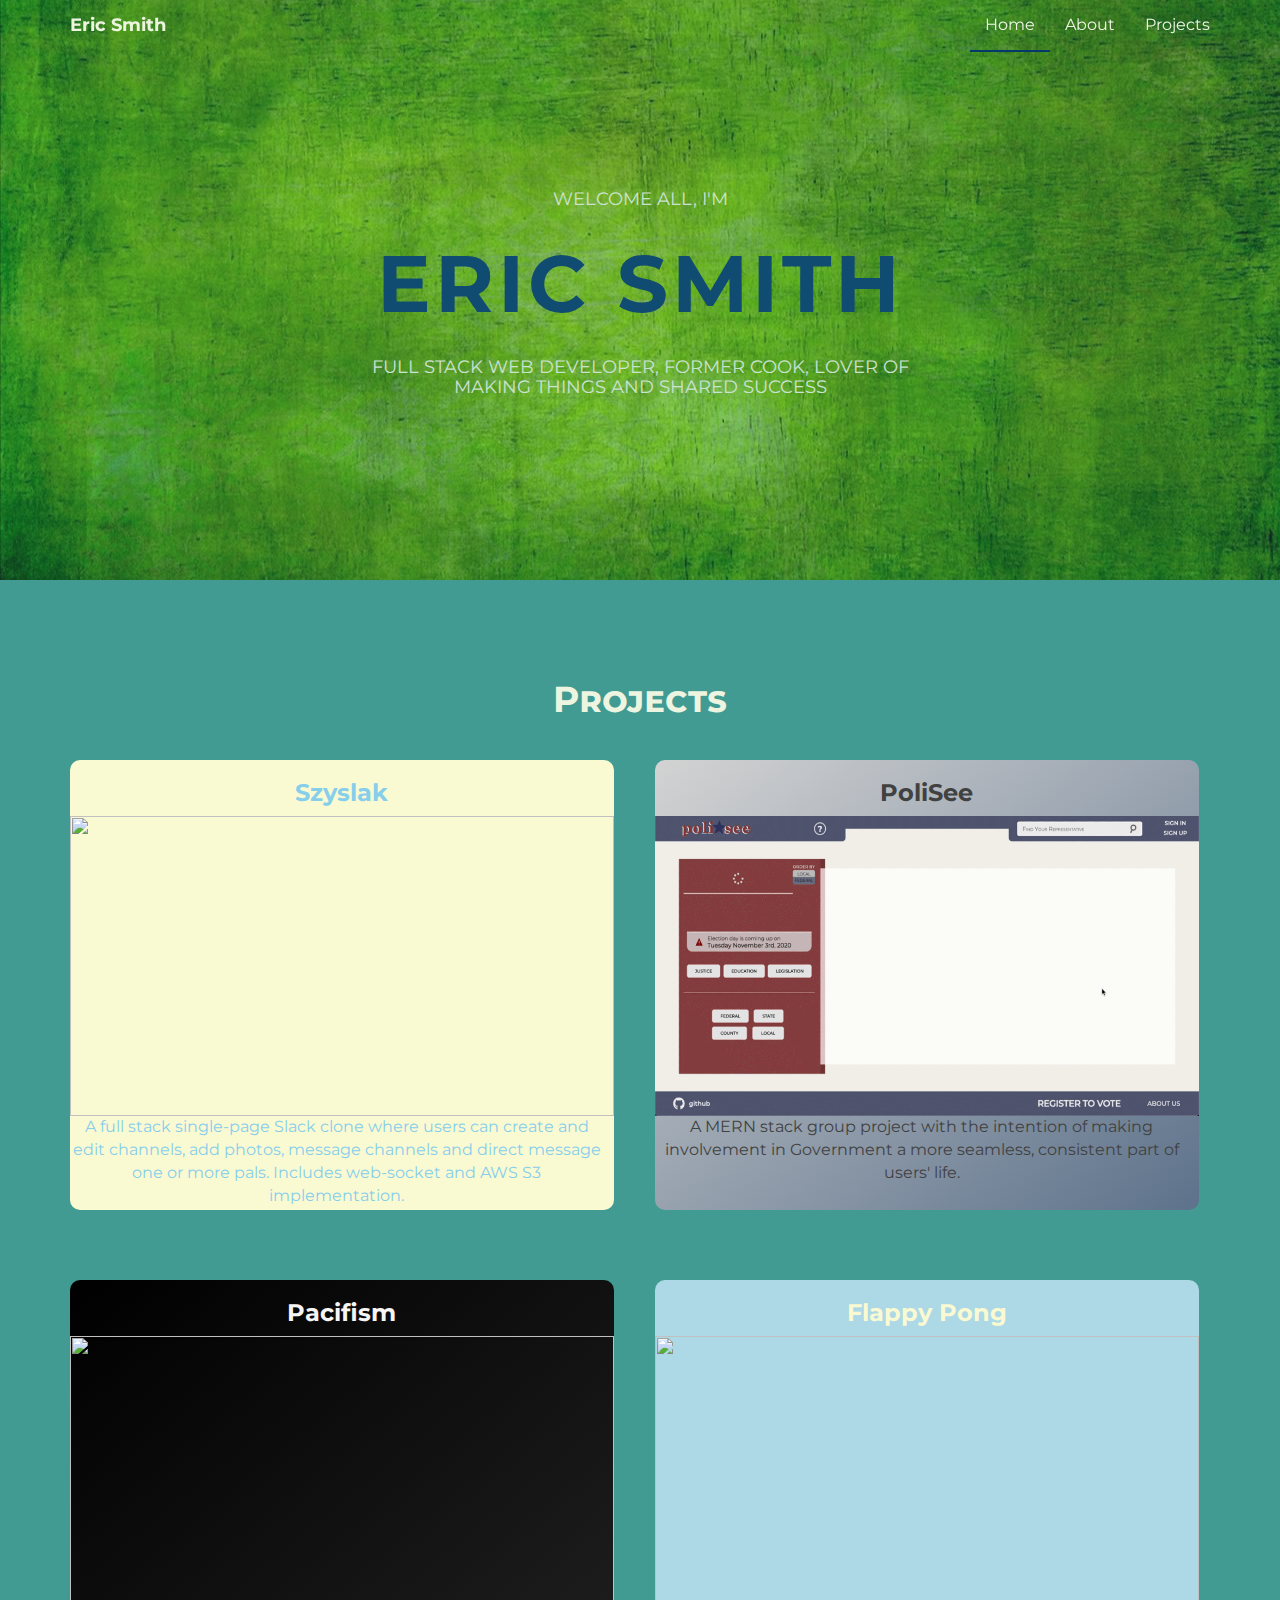
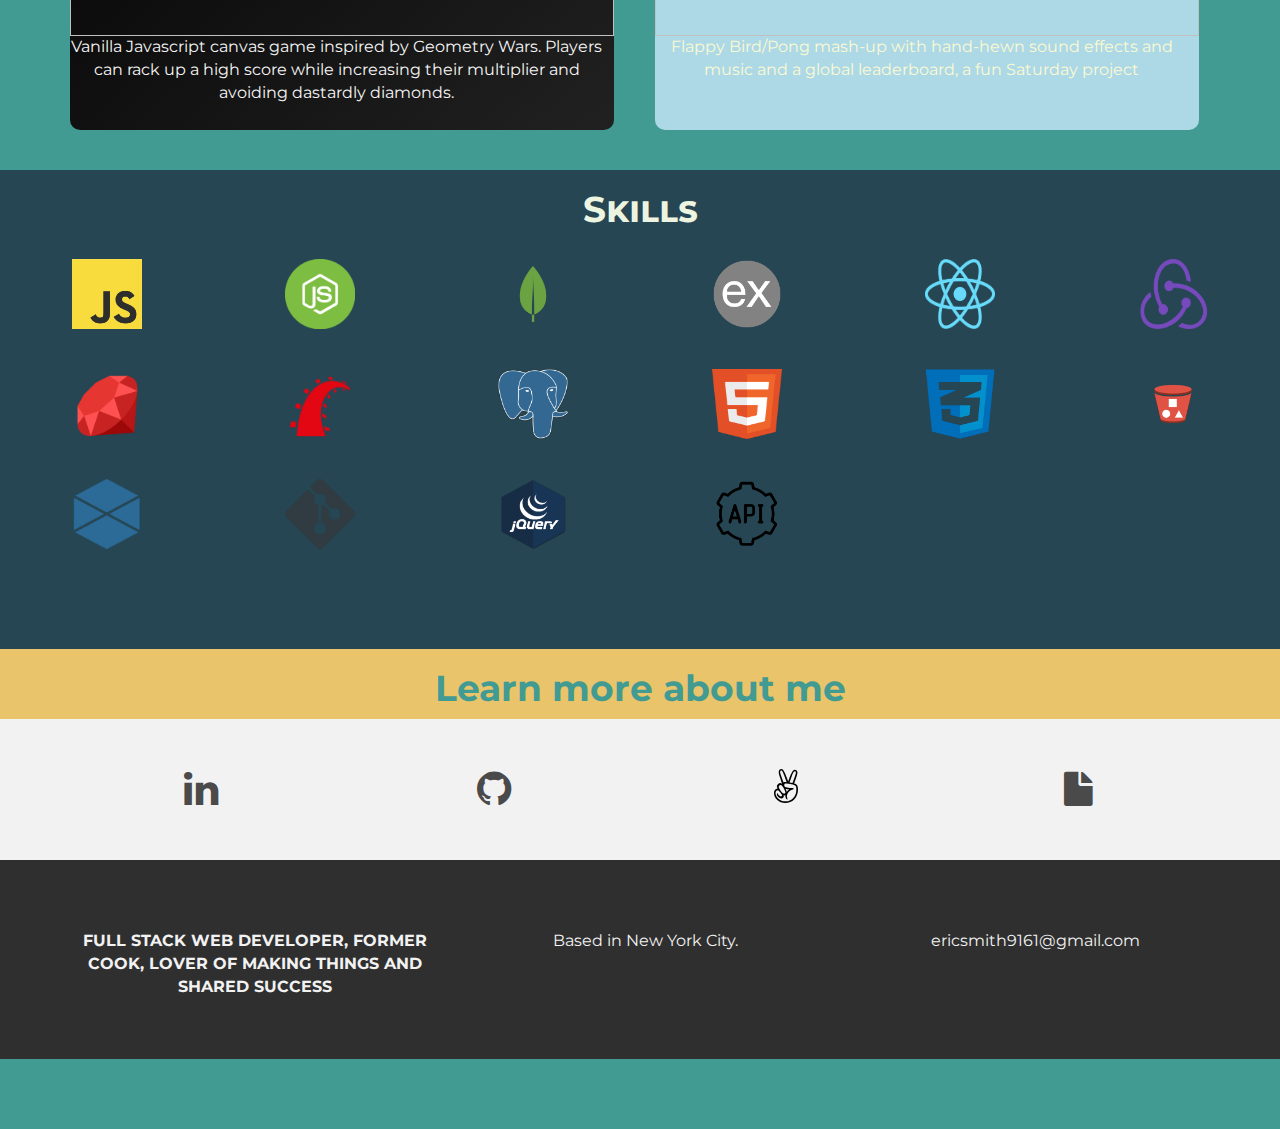
==== commit 44712263: "Add more obvious about me link to splash" ====
--- a/index.html
+++ b/index.html
@@ -157,6 +157,10 @@
 
 		</div>
 	</div>
+
+	<div class="about-link-index">
+		<a href="./theme/about.html"><h1>Learn more about me</h1></a>
+	</div>
 	
 	<div id="social">
 		<div class="container">
--- a/theme/assets/css/style.css
+++ b/theme/assets/css/style.css
@@ -486,4 +486,23 @@
 .skills{
 	background-color: #264653;
 	width: 100vw;
+}
+
+.about-link-index{
+	background-color: #e9c46a;
+	display: flex;
+	justify-content: center;
+	align-items: center;
+}
+
+.about-link-index a h1{
+	color: rgb(65, 155, 146)
+}
+
+.about-link-index a h1:hover{
+	color: #264653;
+}
+
+.about-link-index a:hover{
+	text-decoration: none;
 }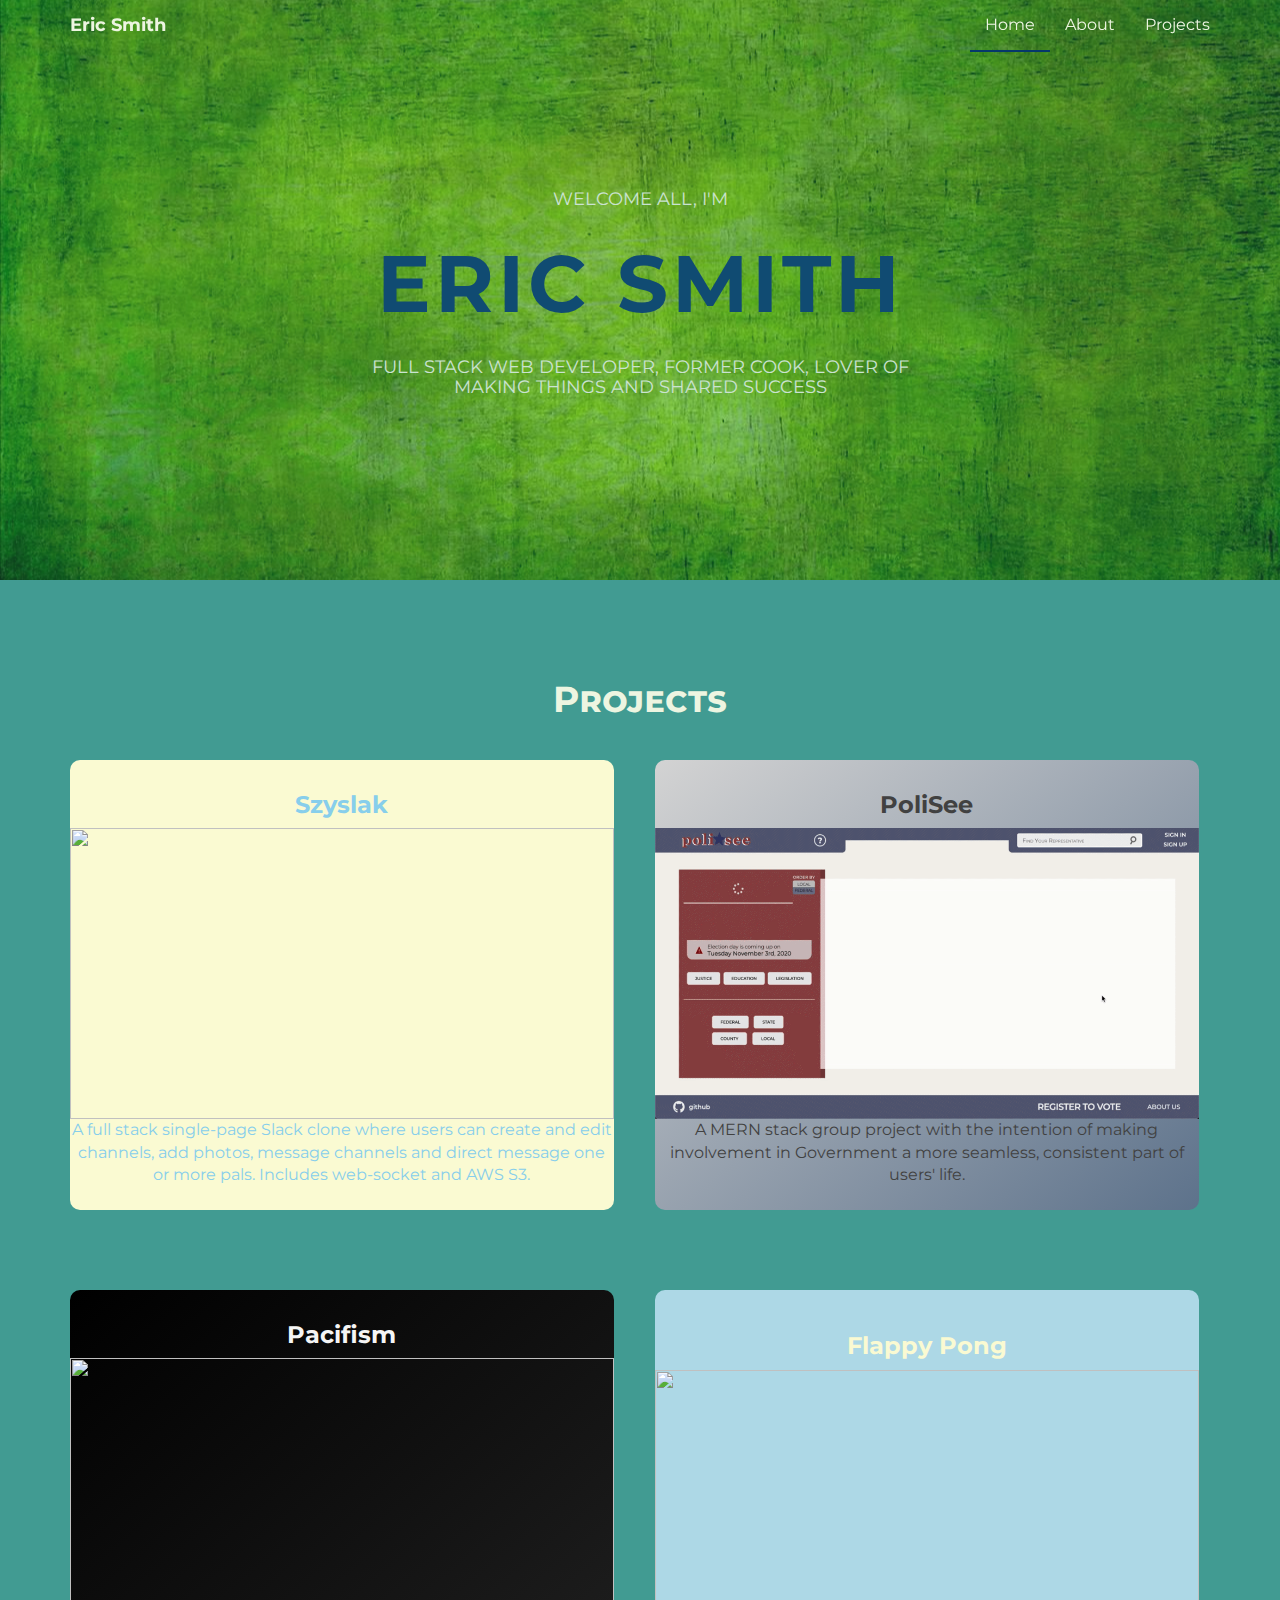
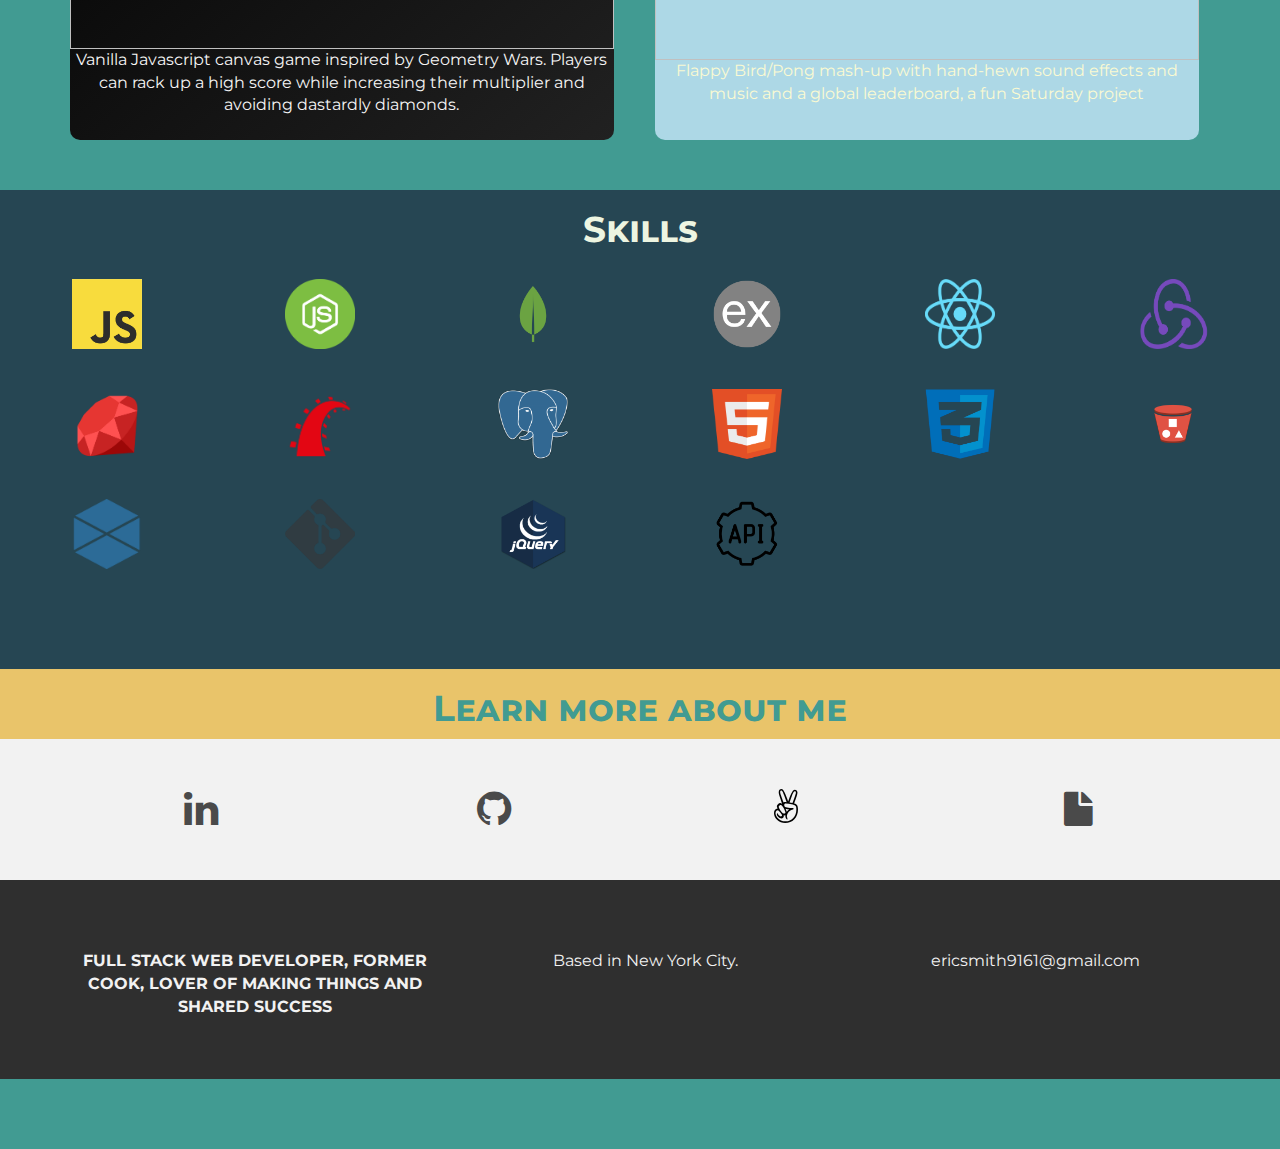
==== commit 96225f52: "Additional work on responsive project section" ====
--- a/index.html
+++ b/index.html
@@ -69,12 +69,12 @@
 			<h1 class="project-head">Projects</h1>
 			
 			<div class="col-lg-6 col-md-6 col-sm-6 gallery">
-					<div class="szylogo">
-						<h3>Szyslak</h3>
-						<a href="./theme/szyslak.html"><img src="./theme/assets/img/szyslak.gif" class="img-responsive"></a>
-						<div>A full stack single-page Slack clone where users can create and edit channels, add photos, message channels and direct
-						message one or more pals. Includes web-socket and AWS S3 implementation.</div>
-					</div>
+				<div class="szylogo">
+					<h3>Szyslak</h3>
+					<a href="./theme/szyslak.html"><img src="./theme/assets/img/szyslak.gif" class="img-responsive"></a>
+					<div>A full stack single-page Slack clone where users can create and edit channels, add photos, message channels and direct
+					message one or more pals. Includes web-socket and AWS S3.</div>
+				</div>
 			</div>
 			<div class="col-lg-6 col-md-6 col-sm-6 gallery">
 				<div class="polilogo">
@@ -105,52 +105,52 @@
 	<div class="container skills">
 		<div class="row centered mb">
 			<h1 class="project-head">Skills</h1>
-			<div class="col-sm-3 col-lg-2">
+			<div class="col-xs-4 col-sm-3 col-lg-2">
 				<img src="./theme/assets/img/js.jpg"/>
 			</div>
-			<div class="col-sm-3 col-lg-2">
+			<div class="col-xs-4 col-sm-3 col-lg-2">
 				<img src="./theme/assets/img/node.png" />
 			</div>
-			<div class="col-sm-3 col-lg-2">
+			<div class="col-xs-4 col-sm-3 col-lg-2">
 				<img src="./theme/assets/img/mongo.png" />
 			</div>
-			<div class="col-sm-3 col-lg-2">
+			<div class="col-xs-4 col-sm-3 col-lg-2">
 				<img src="./theme/assets/img/express.png" />
 			</div>
-			<div class="col-sm-3 col-lg-2">
+			<div class="col-xs-4 col-sm-3 col-lg-2">
 				<img src="./theme/assets/img/react.png"/>
 			</div>
-			<div class="col-sm-3 col-lg-2">
+			<div class="col-xs-4 col-sm-3 col-lg-2">
 				<img src="./theme/assets/img/redux.png" />
 			</div>
-			<div class="col-sm-3 col-lg-2">
+			<div class="col-xs-4 col-sm-3 col-lg-2">
 				<img src="./theme/assets/img/ruby.png" />
 			</div>
-			<div class="col-sm-3 col-lg-2">
+			<div class="col-xs-4 col-sm-3 col-lg-2">
 				<img src="./theme/assets/img/rails.png" />
 			</div>
-			<div class="col-sm-3 col-lg-2">
+			<div class="col-xs-4 col-sm-3 col-lg-2">
 				<img src="./theme/assets/img/postgresql.png" />
 			</div>
-			<div class="col-sm-3 col-lg-2">
+			<div class="col-xs-4 col-sm-3 col-lg-2">
 				<img src="./theme/assets/img/html.png" />
 			</div>
-			<div class="col-sm-3 col-lg-2">
+			<div class="col-xs-4 col-sm-3 col-lg-2">
 				<img src="./theme/assets/img/css.png" />
 			</div>
-			<div class="col-sm-3 col-lg-2">
+			<div class="col-xs-4 col-sm-3 col-lg-2">
 				<img src="./theme/assets/img/s3.png" />
 			</div>
-			<div class="col-sm-3 col-lg-2">
+			<div class="col-xs-4 col-sm-3 col-lg-2">
 				<img src="./theme/assets/img/webpack.png" />
 			</div>
-			<div class="col-sm-3 col-lg-2">
+			<div class="col-xs-4 col-sm-3 col-lg-2">
 				<img src="./theme/assets/img/git.png" />
 			</div>
-			<div class="col-sm-3 col-lg-2">
+			<div class="col-xs-4 col-sm-3 col-lg-2">
 				<img src="./theme/assets/img/jquery.png" />
 			</div>
-			<div class="col-sm-3 col-lg-2">
+			<div class="col-xs-4 col-sm-3 col-lg-2">
 				<img src="./theme/assets/img/restAPI.png" />
 			</div>
 
--- a/theme/assets/css/style.css
+++ b/theme/assets/css/style.css
@@ -320,20 +320,29 @@
 
 /* Gallery */
 .gallery {
-	min-height: 450px;
-	min-width: 540px;
 	margin-top: 30px;
 	display: flex;
 	align-items: center;
-	padding-bottom: 40px;
-}
-
-.gallery div{
+	padding-bottom: 50px;
+}
+
+.gallery > div{
 	height: 450px;
-}
+	width: 98%;
+	box-sizing: border-box;
+	padding-bottom: 10px;
+	display: flex;
+	justify-content: center;
+}
+
+.gallery > div{
+
+	box-sizing: border-box;
+}
+
 
 .gallery img{
-	height: 300px;
+	height: 100%;
 	width: 100%;
 }
 
@@ -375,16 +384,9 @@
 	color: #edf5e1;
 }
 
-.gallery div{
-	width: 98%;
-	display: flex;
-	justify-content: center;
-	box-sizing: border-box;
-}
-
-.polilogo a img{
-	width: 100%;
-}
+/* .polilogo a img{
+	width: 100%;
+} */
 
 .szylogo{
 	display: flex;
@@ -436,6 +438,7 @@
 
 .gallery a{
 	width: 100%;
+	height: 66%;
 }
 
 .gallery a:hover{
@@ -496,7 +499,8 @@
 }
 
 .about-link-index a h1{
-	color: rgb(65, 155, 146)
+	color: rgb(65, 155, 146);
+	font-variant: small-caps;
 }
 
 .about-link-index a h1:hover{
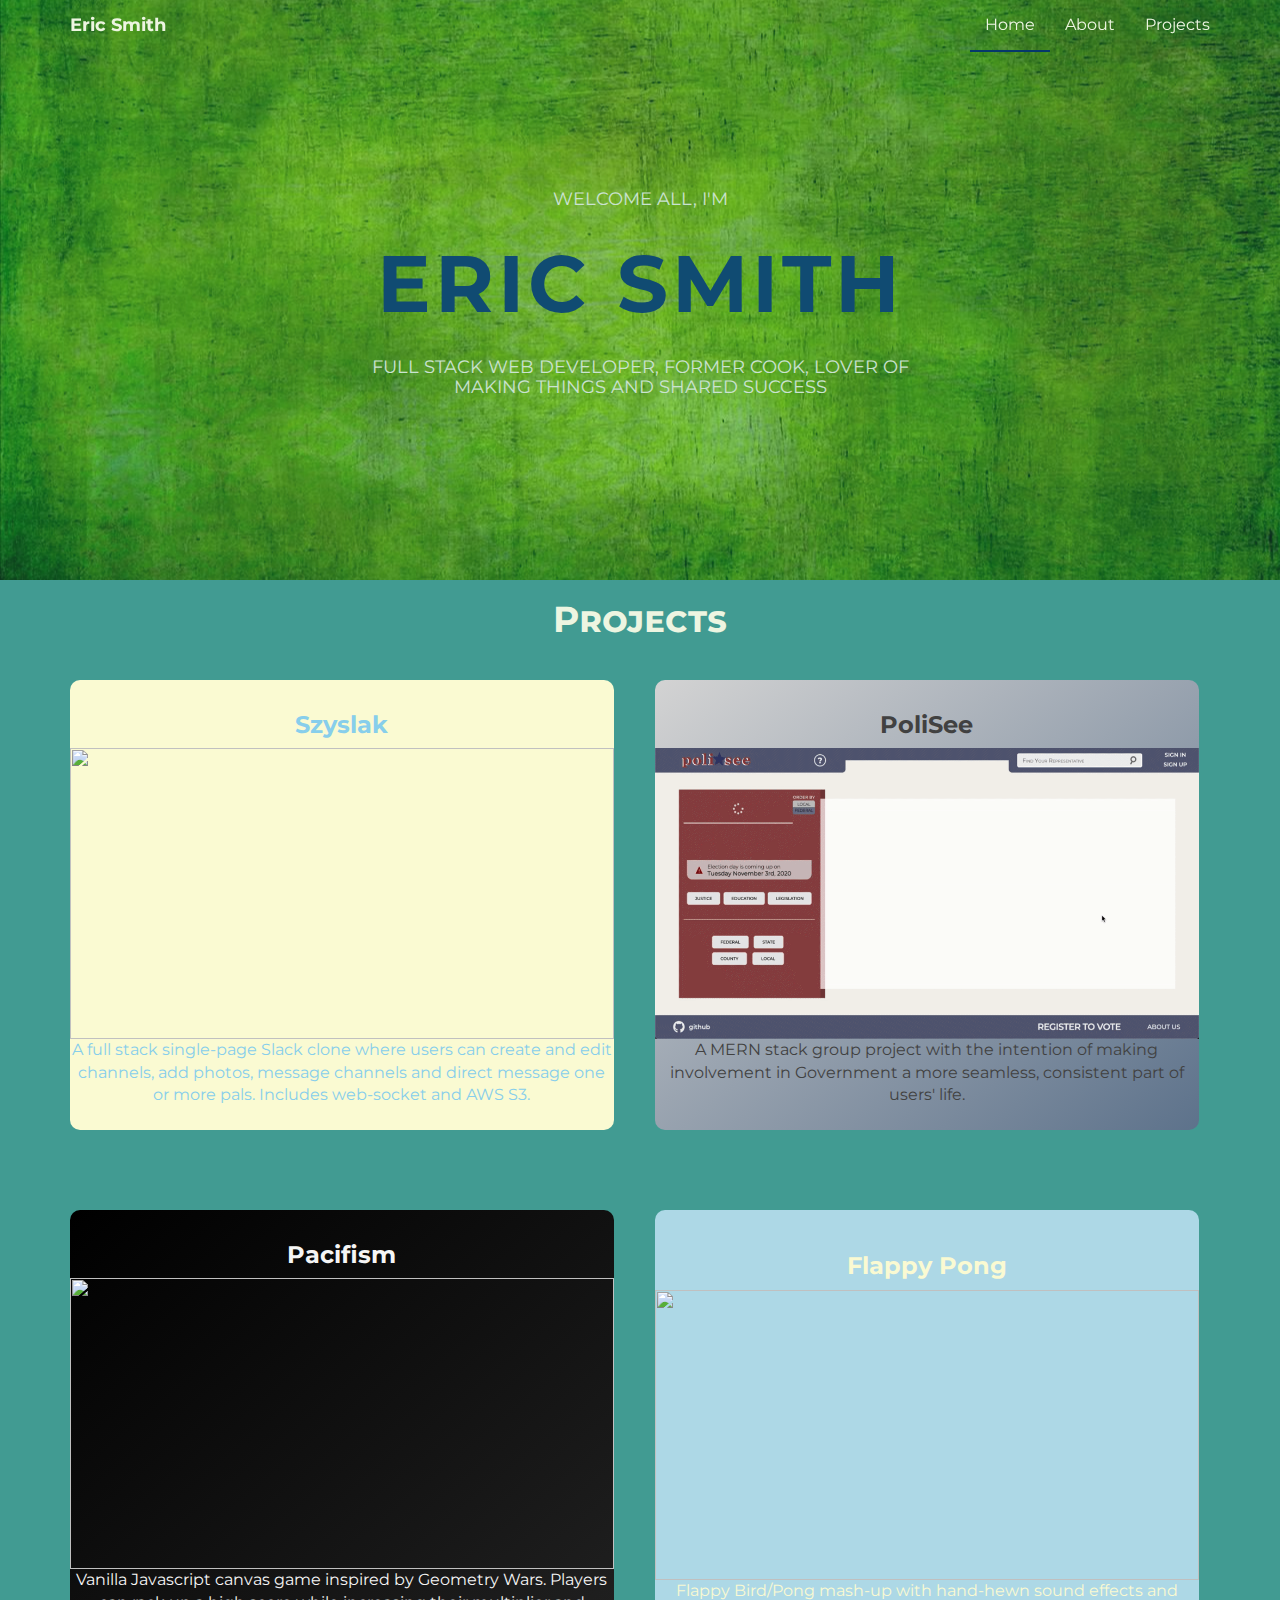
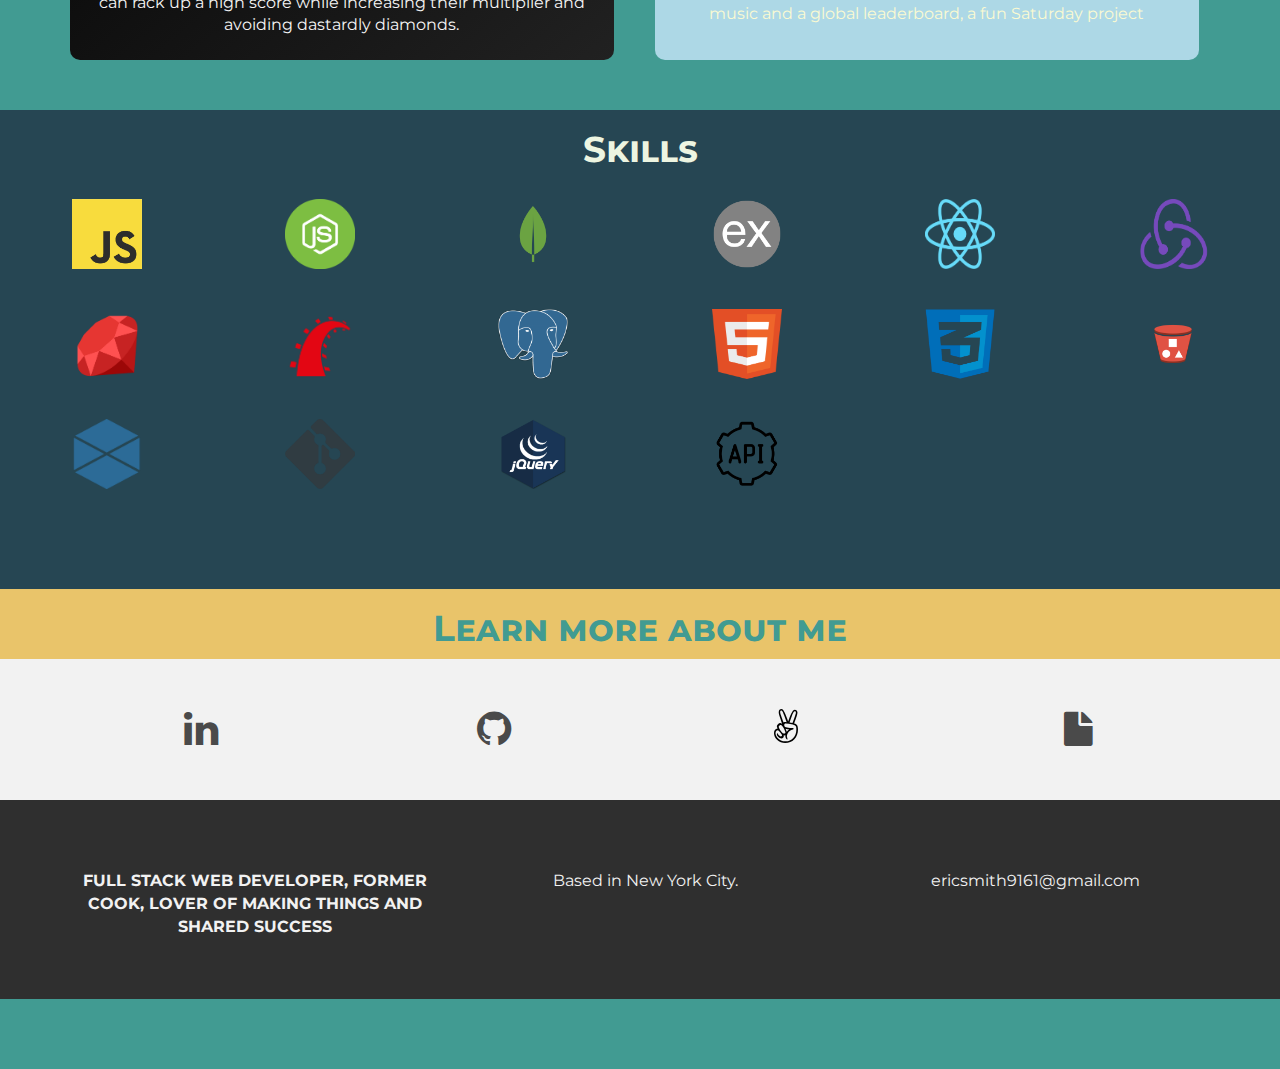
==== commit 0ab523ed: "more consistency" ====
--- a/index.html
+++ b/index.html
@@ -65,7 +65,7 @@
 	
 	<section id="works"></section>
 	<div class="container">
-		<div class="row centered mt">
+		<div class="row centered ">
 			<h1 class="project-head">Projects</h1>
 			
 			<div class="col-lg-6 col-md-6 col-sm-6 gallery">
